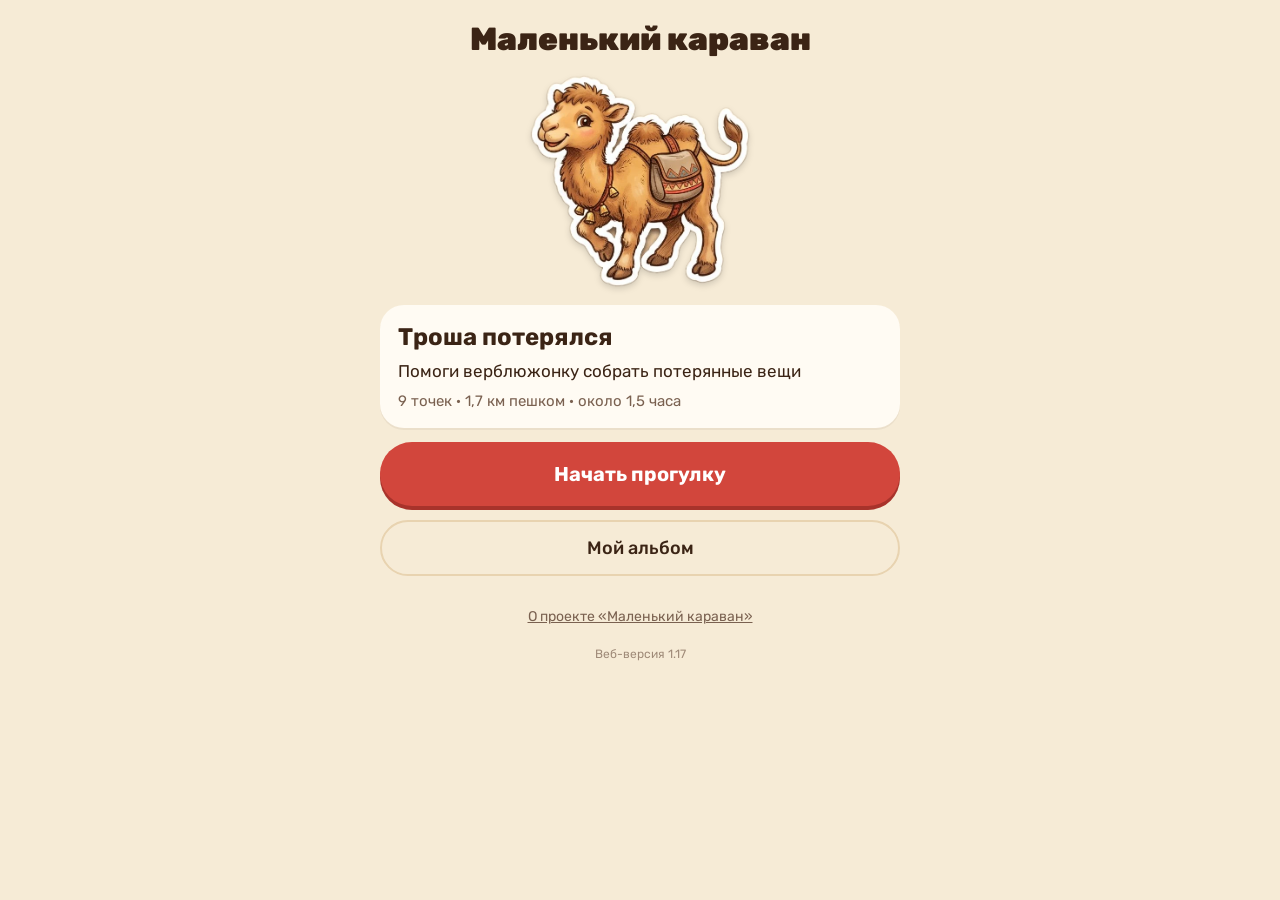
==== progulka/index.html @ d2ea929d "Project site on the main page, the walk at /progulka/ (1.17) For search engines the main address now" ====
<!doctype html>
<html lang="ru">
<head>
  <meta charset="utf-8">
  <meta name="viewport" content="width=device-width,initial-scale=1,viewport-fit=cover">
  <meta name="theme-color" content="#f6ebd6">
  <title>Маленький караван</title>
  <meta name="description" content="Прогулка по Троицку с верблюжонком Трошей для детей 4–7 лет с родителями.">
  <!-- Красивая карточка ссылки в Telegram, ВК, MAX и WhatsApp. Картинка — лёгкий JPEG: некоторые парсеры пропускают тяжёлые картинки. -->
  <meta property="og:type" content="website">
  <meta property="og:locale" content="ru_RU">
  <meta property="og:site_name" content="Маленький караван">
  <meta property="og:url" content="https://xn----7sbbaalryjidglrj8b2n.xn--p1ai/progulka/">
  <meta property="og:title" content="Маленький караван — прогулка с Трошей">
  <meta property="og:description" content="Помоги верблюжонку Троше найти пропавшие вещи! Откройте ссылку на телефоне и идите гулять по Троицку: Троша сам расскажет, куда идти.">
  <meta property="og:image" content="https://xn----7sbbaalryjidglrj8b2n.xn--p1ai/images/og.jpg">
  <meta property="og:image:secure_url" content="https://xn----7sbbaalryjidglrj8b2n.xn--p1ai/images/og.jpg">
  <meta property="og:image:type" content="image/jpeg">
  <meta property="og:image:width" content="1200">
  <meta property="og:image:height" content="630">
  <meta property="og:image:alt" content="Верблюжонок Троша на фоне Свято-Троицкого собора">
  <meta name="twitter:card" content="summary_large_image">
  <meta name="twitter:image" content="https://xn----7sbbaalryjidglrj8b2n.xn--p1ai/images/og.jpg">
  <meta property="vk:image" content="https://xn----7sbbaalryjidglrj8b2n.xn--p1ai/images/og.jpg">
  <!-- Старый способ указать картинку: его до сих пор читают некоторые парсеры (VK, OK). -->
  <link rel="image_src" href="https://xn----7sbbaalryjidglrj8b2n.xn--p1ai/images/og.jpg">
  <link rel="icon" href="../icons/favicon.png">
  <link rel="apple-touch-icon" href="../icons/apple-touch-icon.png">
  <meta name="apple-mobile-web-app-title" content="Маленький караван">
  <link rel="manifest" href="manifest.webmanifest">
  <meta name="apple-mobile-web-app-capable" content="yes">
  <meta name="mobile-web-app-capable" content="yes">
  <meta name="apple-mobile-web-app-status-bar-style" content="default">
  <link rel="preconnect" href="https://fonts.googleapis.com">
  <link rel="preconnect" href="https://fonts.gstatic.com" crossorigin>
  <link href="https://fonts.googleapis.com/css2?family=Rubik:wght@400;500;700;800;900&display=swap" rel="stylesheet">
  <link rel="stylesheet" href="../vendor/maplibre-gl.css">
  <link rel="stylesheet" href="style.css">
</head>
<body>
  <div id="map-screen" hidden>
    <div id="map"></div>
  </div>
  <main id="app"></main>
  <div id="overlay"></div>
  <script src="../vendor/maplibre-gl.js"></script>
  <script src="app.js"></script>
</body>
</html>
---- progulka/style.css ----
:root {
  --sand: #f6ebd6;
  --kraft: #e8d3b0;
  --card: #fffbf3;
  --red: #d2463c;
  --red-dark: #a8332b;
  --green: #3e9c6a;
  --gold: #f5c542;
  --ink: #3b2415;
  --muted: #7a6150;
  --safe-top: env(safe-area-inset-top, 0px);
  --safe-bottom: env(safe-area-inset-bottom, 0px);
}
* { box-sizing: border-box; -webkit-tap-highlight-color: transparent; }
html, body { margin: 0; height: 100%; }
body {
  font-family: "Rubik", -apple-system, "Segoe UI", Roboto, sans-serif;
  background: var(--sand); color: var(--ink);
  overscroll-behavior: none;
}
button { font: inherit; color: inherit; cursor: pointer; }
img { display: block; }
[hidden] { display: none !important; }

/* ---------- Страницы ---------- */
.page {
  min-height: 100dvh; max-width: 560px; margin: 0 auto;
  padding: calc(16px + var(--safe-top)) 20px calc(24px + var(--safe-bottom));
  display: flex; flex-direction: column; align-items: center; gap: 14px;
}
.h1 { margin: 6px 0 0; font-size: 32px; font-weight: 900; text-align: center; line-height: 1.1; }
.h2 { margin: 0; font-size: 24px; font-weight: 700; }
.sub { margin: 0; font-size: 16px; color: var(--muted); text-align: center; }
.muted { color: var(--muted); }
.red { color: var(--red); }
.green { color: var(--green); }
.bold { font-weight: 700; }
.back-row { width: 100%; display: flex; justify-content: space-between; align-items: center; }
.link { background: none; border: 0; padding: 10px 4px; color: var(--muted); font-size: 16px; }

.panel {
  width: 100%; background: var(--card); border-radius: 24px; padding: 18px;
  display: flex; flex-direction: column; gap: 8px;
  box-shadow: 0 2px 0 rgba(59,36,21,0.06);
}
.panel.gold { background: rgba(245,197,66,0.35); }
.panel.kraft { background: rgba(232,211,176,0.6); }
.panel p { margin: 0; font-size: 18px; line-height: 1.45; }

.btn {
  width: 100%; min-height: 64px; border: 0; border-radius: 32px; padding: 10px 20px;
  background: var(--red); color: #fff; font-size: 20px; font-weight: 700;
  box-shadow: 0 4px 0 var(--red-dark); transition: transform .1s;
}
.btn:active { transform: translateY(2px); box-shadow: 0 2px 0 var(--red-dark); }
.btn:disabled { opacity: .45; }
.btn.soft {
  min-height: 56px; background: transparent; color: var(--ink); font-weight: 500; font-size: 18px;
  border: 2px solid var(--kraft); box-shadow: none;
}
.btn.out {
  width: auto; min-height: 64px; background: transparent; color: var(--red); font-size: 17px;
  border: 2px solid var(--kraft); box-shadow: none; padding: 0 18px;
}
.row { display: flex; gap: 10px; align-items: center; width: 100%; }
.row .grow { flex: 1; }
.round {
  flex: none; width: 56px; height: 56px; border-radius: 50%; border: 0;
  background: var(--card); font-size: 24px; box-shadow: 0 2px 8px rgba(0,0,0,0.15);
  display: grid; place-items: center;
}
.small {
  flex: none; width: 44px; height: 44px; border-radius: 50%; border: 0;
  background: var(--kraft); font-size: 20px; font-weight: 700;
}
.small:disabled { opacity: .35; }

/* ---------- Наклейки ---------- */
.sticker { object-fit: contain; filter: drop-shadow(0 3px 3px rgba(0,0,0,0.15)); }
.mystery {
  flex: none; display: grid; place-items: center; border-radius: 50%;
  background: var(--kraft); color: var(--muted); font-weight: 900;
}
.stickers { display: flex; gap: 6px; align-items: center; flex-wrap: wrap; }
.stickers .sticker { width: 52px; height: 52px; }
.stickers .mystery { width: 40px; height: 40px; font-size: 22px; }
.locked { filter: grayscale(1) opacity(0.35); }

.trosha-home { width: 220px; height: 220px; }
.hint {
  width: 100%; background: #e6f6ff; color: #1d5e8a; border-radius: 20px; padding: 14px 16px;
  font-size: 15px; line-height: 1.45; position: relative;
}
.hint b { color: #124a70; }
.hint .x { position: absolute; right: 6px; top: 4px; background: none; border: 0; font-size: 20px; color: #1d5e8a; padding: 6px; }

/* ---------- Выбор маршрута ---------- */
.preset-head { display: flex; gap: 10px; align-items: center; }
.preset-head .emoji { font-size: 34px; }
.preset-head .t { font-size: 21px; font-weight: 700; }
.preset-head .s { font-size: 15px; color: var(--muted); }
.plan-card { width: 100%; background: var(--card); border-radius: 20px; padding: 8px 12px; display: flex; gap: 8px; align-items: center; }
.plan-card .n { font-size: 22px; font-weight: 900; color: var(--red); min-width: 22px; text-align: center; }
.plan-card .t { flex: 1; font-size: 16px; font-weight: 700; }
.plan-card .t small { display: block; font-weight: 400; color: var(--muted); font-size: 13px; }
.plan-card .thumb { width: 44px; height: 44px; }
.plan-card .mystery { width: 40px; height: 40px; font-size: 22px; }
.add-card { width: 100%; border: 0; background: rgba(232,211,176,0.4); border-radius: 20px; padding: 12px; display: flex; gap: 10px; align-items: center; text-align: left; font-size: 17px; }
.add-card .t { flex: 1; }

/* ---------- Прогулка ---------- */
#map-screen { position: fixed; inset: 0; z-index: 0; }
#map { position: absolute; inset: 0; background: #efe6d2; }
body.walking #app { position: fixed; inset: 0; pointer-events: none; z-index: 1; }
body.walking #app > * { pointer-events: auto; }
.walk-top {
  position: absolute; left: 0; right: 0; top: 0; padding: calc(12px + var(--safe-top)) 12px 0;
  display: flex; flex-direction: column; gap: 10px; pointer-events: none;
}
.walk-top > * { pointer-events: auto; }
.walk-top .bar { display: flex; gap: 10px; align-items: center; pointer-events: none; }
.walk-top .bar > * { pointer-events: auto; }
.pill { height: 56px; border: 0; border-radius: 28px; padding: 0 20px; background: var(--card); font-size: 18px; font-weight: 700; box-shadow: 0 2px 8px rgba(0,0,0,0.15); }
.banner { background: var(--red); color: #fff; border-radius: 20px; padding: 10px 16px; display: flex; gap: 14px; align-items: center; box-shadow: 0 4px 12px rgba(0,0,0,0.2); }
.banner .arrow { font-size: 40px; font-weight: 900; line-height: 1; transition: transform .3s; }
.banner .t { font-size: 20px; font-weight: 900; }
.banner .s { font-size: 15px; opacity: .9; }

.walk-panel {
  position: absolute; left: 0; right: 0; bottom: 0; max-width: 560px; margin: 0 auto;
  background: var(--card); border-radius: 28px 28px 0 0;
  padding: 0 20px calc(16px + var(--safe-bottom));
  display: flex; flex-direction: column; gap: 8px; box-shadow: 0 -4px 16px rgba(0,0,0,0.12);
  touch-action: none;
}
.walk-panel .grip { align-self: stretch; border: 0; background: none; padding: 10px 0; display: grid; place-items: center; }
.walk-panel .grip span { width: 48px; height: 5px; border-radius: 3px; background: rgba(122,97,80,0.5); }
.walk-panel .target { font-size: 18px; font-weight: 700; }
.steps-big { font-size: 32px; font-weight: 900; color: var(--red); line-height: 1.1; }
.steps-summary { flex: 1; font-size: 22px; font-weight: 900; color: var(--red); }
.walk-panel .links { display: flex; justify-content: space-between; }
#geo-help:empty { display: none; }
.geo-help { padding: 10px 14px; }

.me { width: 56px; height: 56px; position: relative; }
.me-dot { position: absolute; left: 17px; top: 17px; width: 22px; height: 22px; border-radius: 50%; background: #2f6fb5; border: 4px solid #fff; box-shadow: 0 0 0 6px rgba(47,111,181,0.25), 0 2px 6px rgba(0,0,0,0.3); }
.me-arrow { display: none; position: absolute; left: 14px; top: -4px; width: 0; height: 0; border-left: 14px solid transparent; border-right: 14px solid transparent; border-bottom: 26px solid #2f6fb5; filter: drop-shadow(0 1px 1px rgba(0,0,0,.3)); }
.me.has-heading .me-arrow { display: block; }
.stop-pin {
  width: 40px; height: 40px; border-radius: 50%; background: #fff; border: 3px solid var(--red);
  display: grid; place-items: center; font-weight: 900; color: var(--red); font-size: 17px;
  box-shadow: 0 2px 6px rgba(0,0,0,0.3);
}
.stop-pin.done { border-color: var(--green); background: #fff; padding: 2px; }
.stop-pin.done img { width: 30px; height: 30px; object-fit: contain; }
.stop-pin.target { z-index: 3; width: 54px; height: 54px; background: var(--red); color: #fff; font-size: 22px; border-color: #fff; animation: pulse 1.6s ease-in-out infinite; }
.stop-pin.dim { opacity: .55; }
@keyframes pulse { 50% { box-shadow: 0 0 0 12px rgba(210,70,60,0.25), 0 2px 6px rgba(0,0,0,0.3); } }

/* ---------- Точка ---------- */
.backpack { background: var(--card); border-radius: 20px; padding: 6px 12px; font-size: 17px; font-weight: 700; display: flex; gap: 4px; align-items: center; }
.backpack .ico { font-size: 26px; }
.backpack.bounce { animation: bounce .6s; }
@keyframes bounce { 30% { transform: scale(1.5); } 60% { transform: scale(.9); } }
.found-item { width: 210px; height: 210px; display: grid; place-items: center; }
.found-item .sticker { width: 210px; height: 210px; animation: pop .6s cubic-bezier(.3,1.6,.5,1); }
.found-item .mystery { width: 140px; height: 140px; font-size: 80px; }
@keyframes pop { from { transform: scale(0); opacity: 0; } }
.who { display: flex; align-items: center; gap: 8px; font-size: 15px; font-weight: 700; color: var(--muted); }
.who img { width: 44px; height: 44px; }
.quiz-q { font-size: 21px; font-weight: 900; }
.opt {
  width: 100%; min-height: 58px; border: 0; border-radius: 20px; background: var(--card);
  font-size: 20px; font-weight: 700; color: var(--ink);
}
.opt.right { background: var(--green); color: #fff; }
.opt.wrong { background: rgba(210,70,60,0.75); color: #fff; }
.opt.off { background: rgba(255,251,243,0.6); color: var(--muted); }
.parent-toggle { background: none; border: 0; text-align: left; padding: 4px 0; font-size: 17px; }

/* ---------- Праздник ---------- */
.celebrate {
  position: fixed; inset: 0; z-index: 50; display: grid; place-items: center; overflow: hidden;
  background: radial-gradient(circle, rgba(255,214,102,0.55), rgba(59,36,21,0.55));
  animation: fade .3s; pointer-events: none;
}
.celebrate .box { text-align: center; color: #fff; text-shadow: 0 3px 8px rgba(0,0,0,0.4); }
.celebrate img { width: 240px; height: 240px; margin: 0 auto; animation: pop .7s cubic-bezier(.3,1.6,.5,1); }
.celebrate .t { font-size: 44px; font-weight: 900; }
.celebrate .s { font-size: 26px; font-weight: 800; color: #ffd666; }
.confetti { position: absolute; top: -20px; width: 12px; height: 18px; border-radius: 3px; animation: fall linear forwards; }
@keyframes fall { to { transform: translateY(110vh) rotate(720deg); } }
@keyframes fade { from { opacity: 0; } }

/* ---------- Финал и альбом ---------- */
.badge-big { width: 260px; height: 260px; animation: breathe 1.8s ease-in-out infinite; }
@keyframes breathe { 50% { transform: scale(1.06); } }
.album { width: 100%; display: grid; grid-template-columns: 1fr 1fr; gap: 12px; }
.album-card { background: var(--card); border-radius: 24px; padding: 12px; display: flex; flex-direction: column; align-items: center; gap: 6px; text-align: center; }
.album-card .sticker { width: 120px; height: 120px; }
.album-card .t { font-size: 16px; font-weight: 700; }
.album-card .s { font-size: 13px; color: var(--muted); }
.album-card.wide { grid-column: 1 / -1; }
.album-card.wide .sticker { width: 150px; height: 150px; }

/* ---------- Фото, коллаж, окна ---------- */
.stop-photo { width: 100%; height: 220px; object-fit: cover; border-radius: 16px; }
.collage { width: 100%; border-radius: 16px; }
.album-photo { position: relative; width: 130px; height: 130px; }
.album-photo > img:first-child { width: 130px; height: 130px; object-fit: cover; border-radius: 14px; }
.album-photo .corner { position: absolute; right: -8px; top: -8px; width: 48px; height: 48px; }
.chip {
  align-self: flex-start; border: 0; background: var(--card); color: var(--ink); font-size: 15px; font-weight: 700;
  border-radius: 16px; padding: 10px 14px; box-shadow: 0 2px 8px rgba(0,0,0,0.18); text-align: left;
}
.route-src {
  align-self: flex-start; background: rgba(255,251,243,0.95); color: var(--muted); font-size: 13px; font-weight: 500;
  border-radius: 12px; padding: 6px 10px; box-shadow: 0 2px 6px rgba(0,0,0,0.12);
}
.dialog-wrap { position: fixed; inset: 0; z-index: 70; background: rgba(59,36,21,0.45); display: grid; place-items: center; padding: 24px; animation: fade .2s; }
.dialog { width: 100%; max-width: 380px; background: var(--card); border-radius: 28px; padding: 24px; box-shadow: 0 12px 40px rgba(0,0,0,0.3); }
.dialog-t { font-size: 22px; font-weight: 800; margin-bottom: 8px; }
.dialog-s { font-size: 16px; line-height: 1.45; color: var(--ink); white-space: pre-line; overflow-wrap: anywhere; }
.dialog-b { display: flex; justify-content: flex-end; align-items: center; gap: 12px; margin-top: 20px; }
.dialog-b .link { color: var(--ink); font-size: 17px; }

@media (prefers-reduced-motion: reduce) {
  * { animation: none !important; transition: none !important; }
}

.offline-bar { width: 100%; font-size: 14px; line-height: 1.4; color: var(--muted); text-align: center; }
.offline-bar .track { height: 6px; border-radius: 3px; background: rgba(122,97,80,0.18); margin-top: 6px; overflow: hidden; }
.offline-bar .track div { height: 100%; background: var(--red); transition: width .3s; }
.offline-bar.done { color: #2e7d32; font-weight: 700; }
.quiet-hint { background: transparent; border: 1px dashed rgba(122,97,80,0.35); color: var(--muted); font-size: 13px; padding: 10px 34px 10px 14px; }
.quiet-hint .x { color: var(--muted); font-size: 16px; }
.round.north span { display: inline-flex; flex-direction: column; align-items: center; line-height: 1; color: var(--red); font-size: 16px; transition: transform .2s; }
.round.north b { font-size: 12px; color: var(--ink); }
.diploma-form { display: flex; flex-direction: column; gap: 12px; }
.name-input { width: 100%; font: inherit; font-size: 20px; padding: 14px 16px; border-radius: 14px; border: 2px solid #e0a83a; background: #fff; color: var(--ink); }
.name-input:focus { outline: none; border-color: var(--red); }
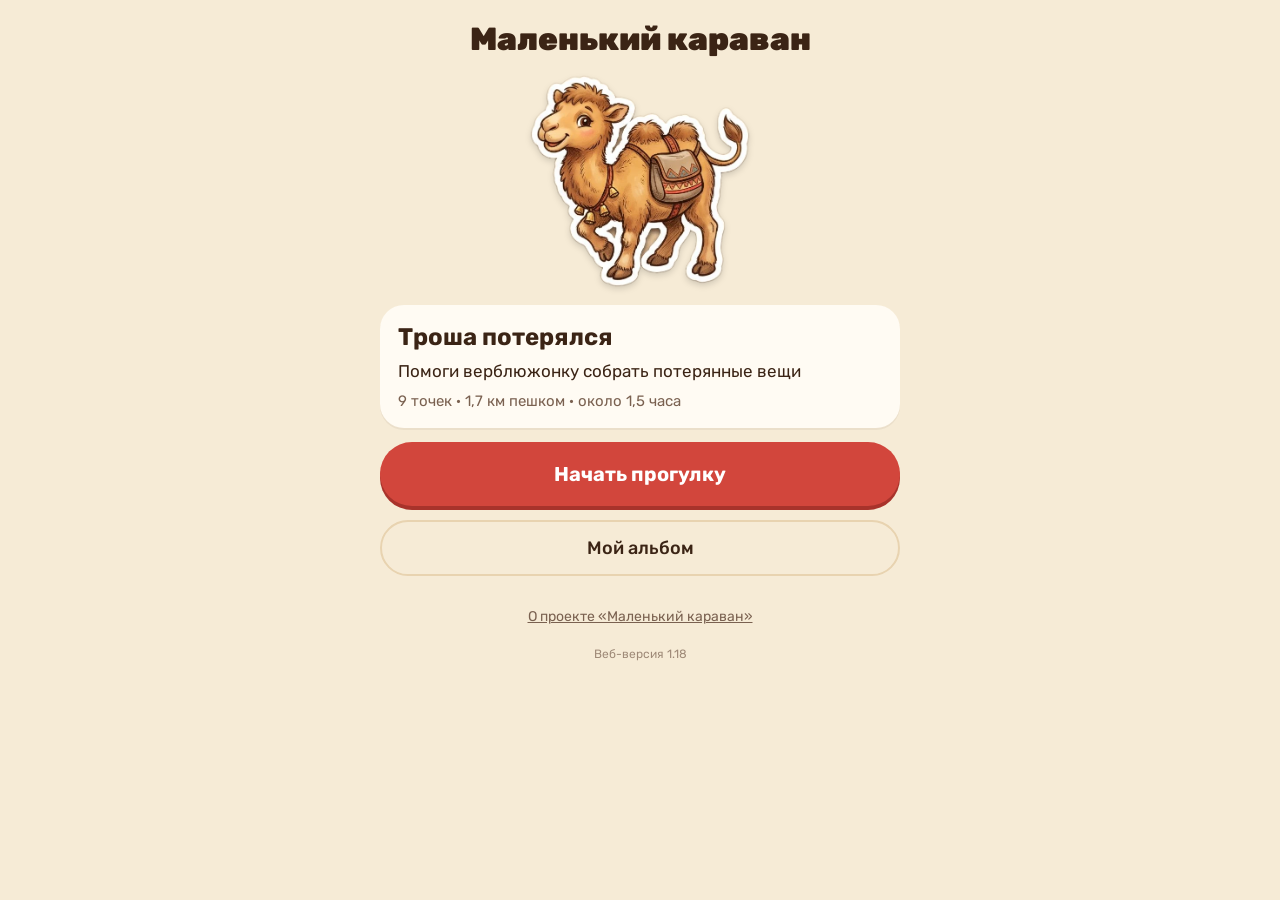
==== commit f40428fc: "Main address malenkiy-karavan.ru (1.18) GitHub never issued a certificate for the Cyrillic домен (it" ====
--- a/progulka/index.html
+++ b/progulka/index.html
@@ -4,26 +4,27 @@
   <meta charset="utf-8">
   <meta name="viewport" content="width=device-width,initial-scale=1,viewport-fit=cover">
   <meta name="theme-color" content="#f6ebd6">
-  <title>Маленький караван</title>
-  <meta name="description" content="Прогулка по Троицку с верблюжонком Трошей для детей 4–7 лет с родителями.">
+  <title>Прогулка с Трошей — Маленький караван, Троицк</title>
+  <meta name="description" content="Начните прогулку по Троицку с верблюжонком Трошей: карта, подсказки голосом, рассказы и игры на 9 точках. Для детей 4–7 лет с родителями, бесплатно.">
+  <link rel="canonical" href="https://malenkiy-karavan.ru/progulka/">
   <!-- Красивая карточка ссылки в Telegram, ВК, MAX и WhatsApp. Картинка — лёгкий JPEG: некоторые парсеры пропускают тяжёлые картинки. -->
   <meta property="og:type" content="website">
   <meta property="og:locale" content="ru_RU">
   <meta property="og:site_name" content="Маленький караван">
-  <meta property="og:url" content="https://xn----7sbbaalryjidglrj8b2n.xn--p1ai/progulka/">
+  <meta property="og:url" content="https://malenkiy-karavan.ru/progulka/">
   <meta property="og:title" content="Маленький караван — прогулка с Трошей">
   <meta property="og:description" content="Помоги верблюжонку Троше найти пропавшие вещи! Откройте ссылку на телефоне и идите гулять по Троицку: Троша сам расскажет, куда идти.">
-  <meta property="og:image" content="https://xn----7sbbaalryjidglrj8b2n.xn--p1ai/images/og.jpg">
-  <meta property="og:image:secure_url" content="https://xn----7sbbaalryjidglrj8b2n.xn--p1ai/images/og.jpg">
+  <meta property="og:image" content="https://malenkiy-karavan.ru/images/og.jpg">
+  <meta property="og:image:secure_url" content="https://malenkiy-karavan.ru/images/og.jpg">
   <meta property="og:image:type" content="image/jpeg">
   <meta property="og:image:width" content="1200">
   <meta property="og:image:height" content="630">
   <meta property="og:image:alt" content="Верблюжонок Троша на фоне Свято-Троицкого собора">
   <meta name="twitter:card" content="summary_large_image">
-  <meta name="twitter:image" content="https://xn----7sbbaalryjidglrj8b2n.xn--p1ai/images/og.jpg">
-  <meta property="vk:image" content="https://xn----7sbbaalryjidglrj8b2n.xn--p1ai/images/og.jpg">
+  <meta name="twitter:image" content="https://malenkiy-karavan.ru/images/og.jpg">
+  <meta property="vk:image" content="https://malenkiy-karavan.ru/images/og.jpg">
   <!-- Старый способ указать картинку: его до сих пор читают некоторые парсеры (VK, OK). -->
-  <link rel="image_src" href="https://xn----7sbbaalryjidglrj8b2n.xn--p1ai/images/og.jpg">
+  <link rel="image_src" href="https://malenkiy-karavan.ru/images/og.jpg">
   <link rel="icon" href="../icons/favicon.png">
   <link rel="apple-touch-icon" href="../icons/apple-touch-icon.png">
   <meta name="apple-mobile-web-app-title" content="Маленький караван">
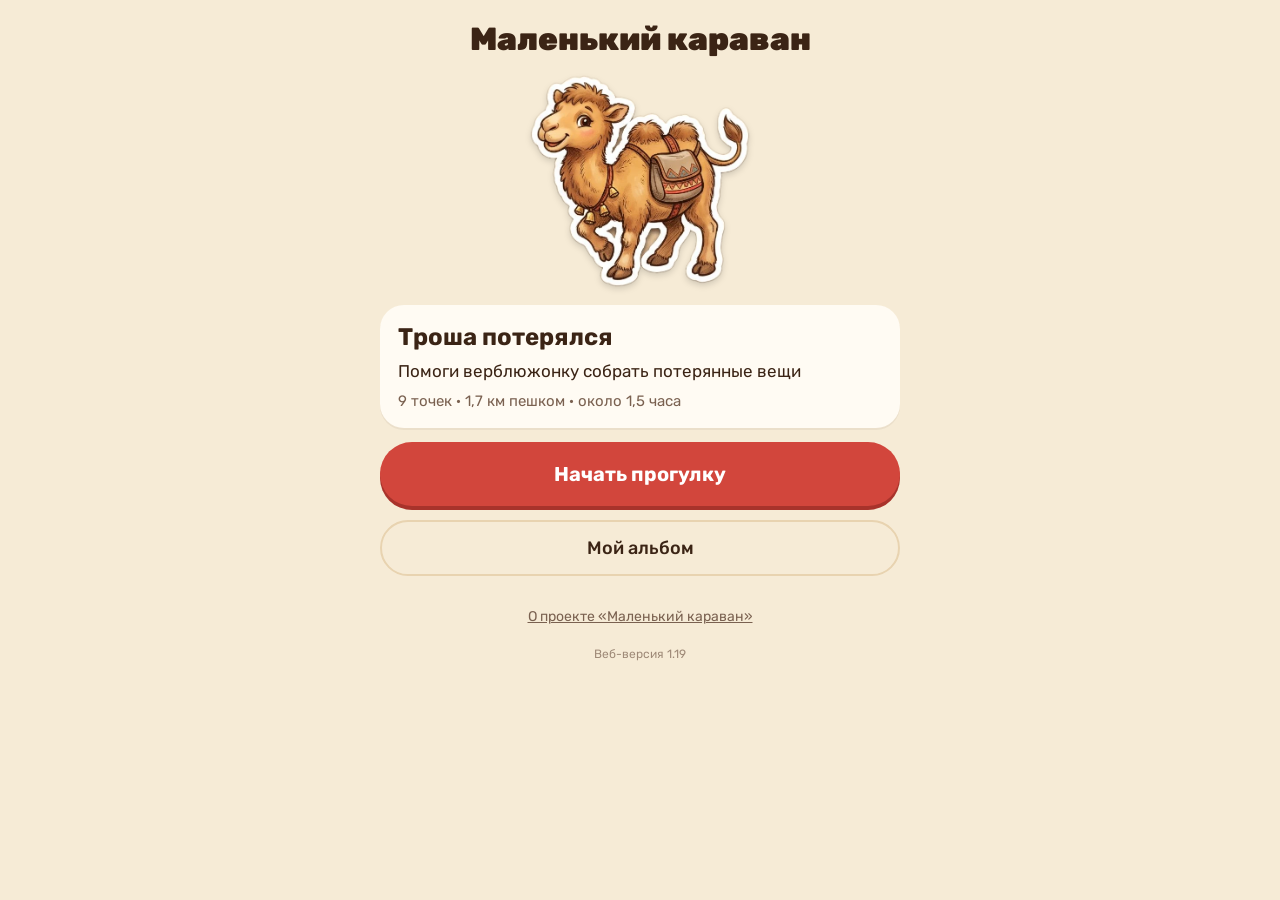
==== commit bfce8762: "Main address маленький-караван.рф again, on the hosting (1.19) The hosting issues its own Let's Encr" ====
--- a/progulka/index.html
+++ b/progulka/index.html
@@ -2,29 +2,31 @@
 <html lang="ru">
 <head>
   <meta charset="utf-8">
+  <!-- Основной адрес — маленький-караван.рф: с malenkiy-karavan.ru и www переводим туда же. -->
+  <script>if (/^(www\.)?malenkiy-karavan\.ru$|^www\.xn----7sbbaalryjidglrj8b2n\.xn--p1ai$/.test(location.hostname) && navigator.onLine) location.replace('https://xn----7sbbaalryjidglrj8b2n.xn--p1ai' + location.pathname + location.search + location.hash);</script>
   <meta name="viewport" content="width=device-width,initial-scale=1,viewport-fit=cover">
   <meta name="theme-color" content="#f6ebd6">
   <title>Прогулка с Трошей — Маленький караван, Троицк</title>
   <meta name="description" content="Начните прогулку по Троицку с верблюжонком Трошей: карта, подсказки голосом, рассказы и игры на 9 точках. Для детей 4–7 лет с родителями, бесплатно.">
-  <link rel="canonical" href="https://malenkiy-karavan.ru/progulka/">
+  <link rel="canonical" href="https://xn----7sbbaalryjidglrj8b2n.xn--p1ai/progulka/">
   <!-- Красивая карточка ссылки в Telegram, ВК, MAX и WhatsApp. Картинка — лёгкий JPEG: некоторые парсеры пропускают тяжёлые картинки. -->
   <meta property="og:type" content="website">
   <meta property="og:locale" content="ru_RU">
   <meta property="og:site_name" content="Маленький караван">
-  <meta property="og:url" content="https://malenkiy-karavan.ru/progulka/">
+  <meta property="og:url" content="https://xn----7sbbaalryjidglrj8b2n.xn--p1ai/progulka/">
   <meta property="og:title" content="Маленький караван — прогулка с Трошей">
   <meta property="og:description" content="Помоги верблюжонку Троше найти пропавшие вещи! Откройте ссылку на телефоне и идите гулять по Троицку: Троша сам расскажет, куда идти.">
-  <meta property="og:image" content="https://malenkiy-karavan.ru/images/og.jpg">
-  <meta property="og:image:secure_url" content="https://malenkiy-karavan.ru/images/og.jpg">
+  <meta property="og:image" content="https://xn----7sbbaalryjidglrj8b2n.xn--p1ai/images/og.jpg">
+  <meta property="og:image:secure_url" content="https://xn----7sbbaalryjidglrj8b2n.xn--p1ai/images/og.jpg">
   <meta property="og:image:type" content="image/jpeg">
   <meta property="og:image:width" content="1200">
   <meta property="og:image:height" content="630">
   <meta property="og:image:alt" content="Верблюжонок Троша на фоне Свято-Троицкого собора">
   <meta name="twitter:card" content="summary_large_image">
-  <meta name="twitter:image" content="https://malenkiy-karavan.ru/images/og.jpg">
-  <meta property="vk:image" content="https://malenkiy-karavan.ru/images/og.jpg">
+  <meta name="twitter:image" content="https://xn----7sbbaalryjidglrj8b2n.xn--p1ai/images/og.jpg">
+  <meta property="vk:image" content="https://xn----7sbbaalryjidglrj8b2n.xn--p1ai/images/og.jpg">
   <!-- Старый способ указать картинку: его до сих пор читают некоторые парсеры (VK, OK). -->
-  <link rel="image_src" href="https://malenkiy-karavan.ru/images/og.jpg">
+  <link rel="image_src" href="https://xn----7sbbaalryjidglrj8b2n.xn--p1ai/images/og.jpg">
   <link rel="icon" href="../icons/favicon.png">
   <link rel="apple-touch-icon" href="../icons/apple-touch-icon.png">
   <meta name="apple-mobile-web-app-title" content="Маленький караван">
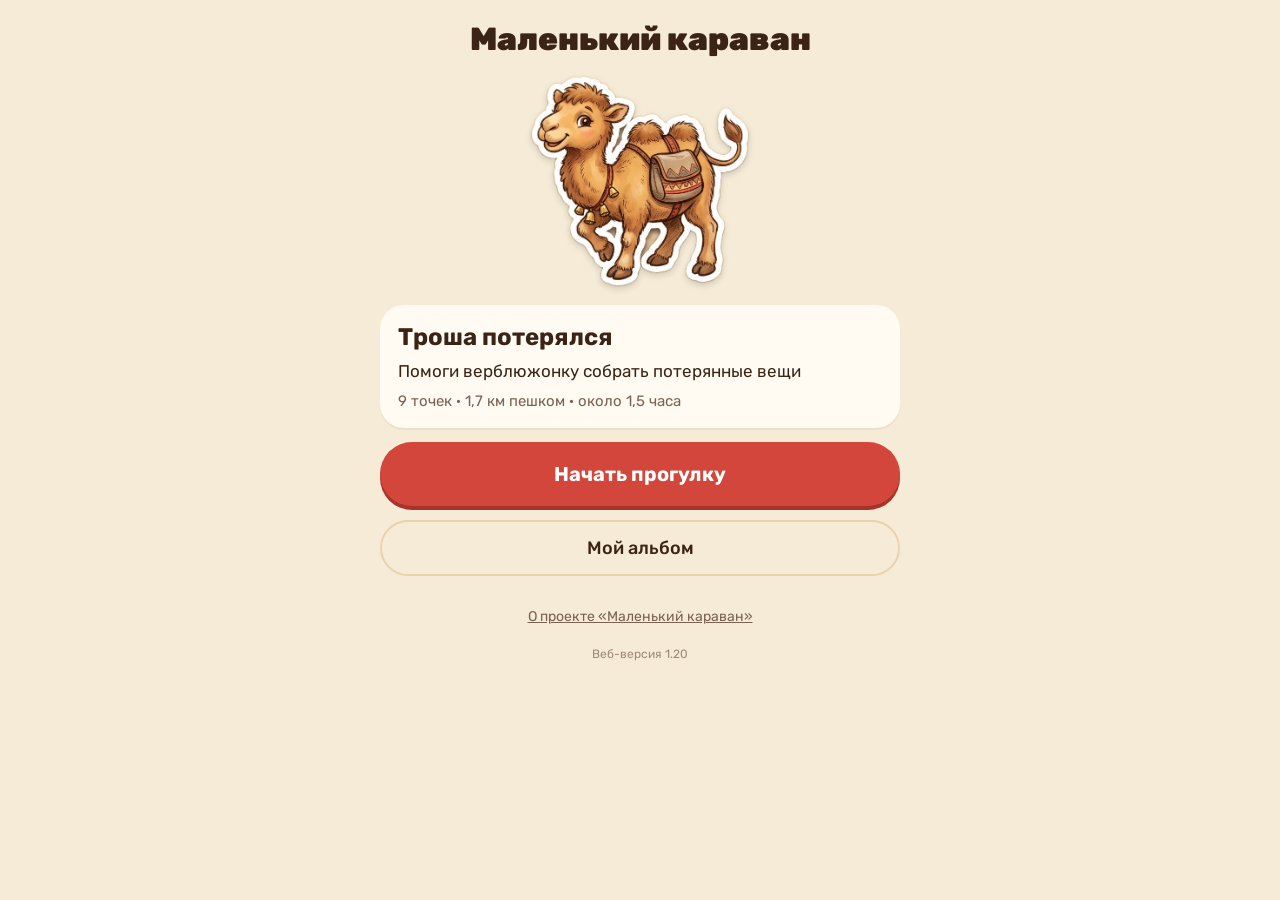
==== commit 81609a1a: "SEO and docs pass (1.20) - Rubik is served from fonts/ instead of Google Fonts, which load slowly   " ====
--- a/progulka/index.html
+++ b/progulka/index.html
@@ -34,9 +34,8 @@
   <meta name="apple-mobile-web-app-capable" content="yes">
   <meta name="mobile-web-app-capable" content="yes">
   <meta name="apple-mobile-web-app-status-bar-style" content="default">
-  <link rel="preconnect" href="https://fonts.googleapis.com">
-  <link rel="preconnect" href="https://fonts.gstatic.com" crossorigin>
-  <link href="https://fonts.googleapis.com/css2?family=Rubik:wght@400;500;700;800;900&display=swap" rel="stylesheet">
+  <link rel="preload" href="../fonts/rubik-cyrillic.woff2" as="font" type="font/woff2" crossorigin>
+  <link rel="stylesheet" href="../fonts/rubik.css">
   <link rel="stylesheet" href="../vendor/maplibre-gl.css">
   <link rel="stylesheet" href="style.css">
 </head>
--- a/fonts/rubik.css
+++ b/fonts/rubik.css
@@ -0,0 +1,18 @@
+/* Шрифт Rubik (SIL Open Font License) — свой, а не с серверов Google: из России они грузятся
+   медленно или не грузятся вовсе. Один переменный файл на все толщины 400–900. */
+@font-face {
+  font-family: 'Rubik';
+  font-style: normal;
+  font-weight: 400 900;
+  font-display: swap;
+  src: url(rubik-cyrillic.woff2) format('woff2');
+  unicode-range: U+0301, U+0400-045F, U+0490-0491, U+04B0-04B1, U+2116;
+}
+@font-face {
+  font-family: 'Rubik';
+  font-style: normal;
+  font-weight: 400 900;
+  font-display: swap;
+  src: url(rubik-latin.woff2) format('woff2');
+  unicode-range: U+0000-00FF, U+0131, U+0152-0153, U+02BB-02BC, U+02C6, U+02DA, U+02DC, U+0304, U+0308, U+0329, U+2000-206F, U+20AC, U+2122, U+2191, U+2193, U+2212, U+2215, U+FEFF, U+FFFD;
+}
